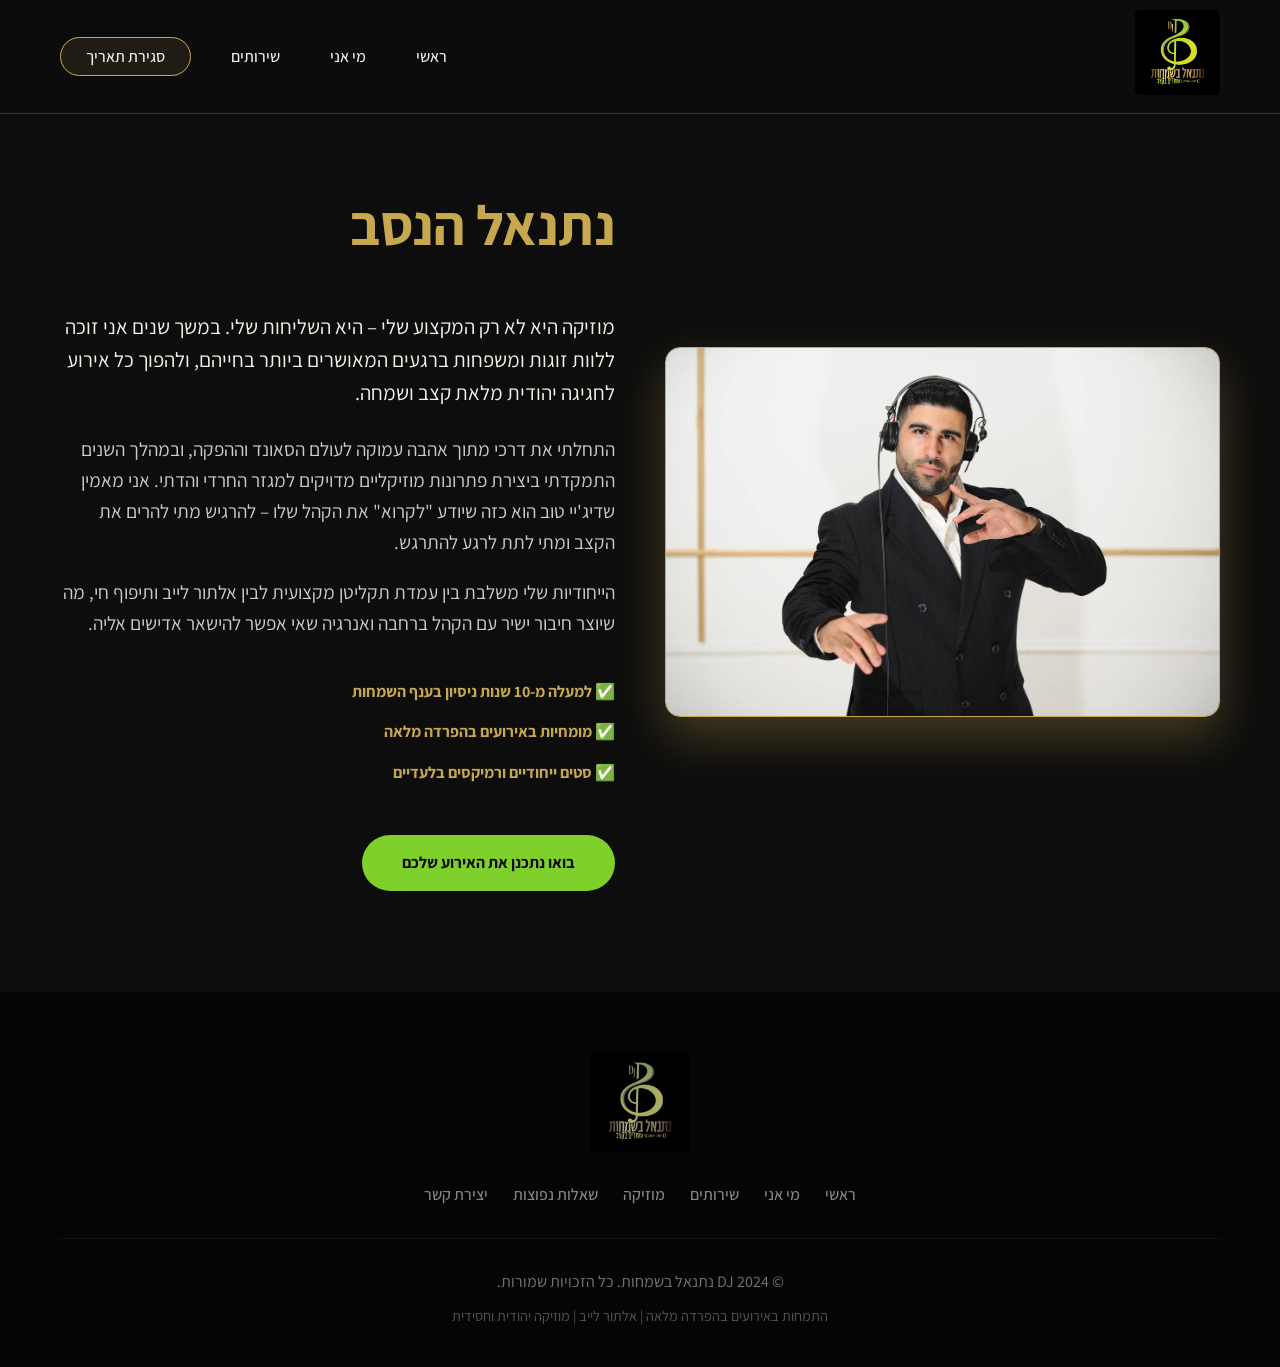
==== about.html @ 5d10a45d "Added dedicated About page with professional portrait and updated site navigation" ====
<!DOCTYPE html>
<html lang="he" dir="rtl">
<head>
    <meta charset="UTF-8">
    <meta name="viewport" content="width=device-width, initial-scale=1.0">
    <title>מי אני | DJ נתנאל בשמחות</title>
    <meta name="description" content="הכירו את נתנאל הנסב - הדיג'יי שיהפוך את השמחה שלכם לחוויה בלתי נשכחת. התמחות במגזר החרדי והדתי עם אנרגיה שיא ודיוק מוזיקלי.">
    
    <!-- Favicon / Tab Icon -->
    <link rel="icon" type="image/jpeg" href="assets/img/logo.jpg">
    <link rel="apple-touch-icon" href="assets/img/logo.jpg">
    
    <link rel="stylesheet" href="css/style.css">
    <link rel="preconnect" href="https://fonts.googleapis.com">
    <link rel="preconnect" href="https://fonts.gstatic.com" crossorigin>
    <link href="https://fonts.googleapis.com/css2?family=Assistant:wght@300;400;700&family=Heebo:wght@300;500;800&display=swap" rel="stylesheet">
</head>
<body>
    <header>
        <nav class="container">
            <div class="logo">
                <a href="index.html"><img src="assets/img/logo.jpg" alt="DJ נתנאל בשמחות" class="logo-img"></a>
            </div>
            <button class="mobile-menu-toggle" aria-label="תפריט">
                <span></span>
                <span></span>
                <span></span>
            </button>
            <ul class="nav-links">
                <li><a href="index.html">ראשי</a></li>
                <li><a href="about.html">מי אני</a></li>
                <li><a href="index.html#services">שירותים</a></li>
                <li><a href="index.html#contact" class="btn-nav">סגירת תאריך</a></li>
            </ul>
        </nav>
    </header>

    <main class="page-content container" style="padding-top: 180px; padding-bottom: 100px;">
        <div class="about-grid">
            <div class="about-image">
                <img src="assets/img/hero-portrait.jpg" alt="נתנאל הנסב - DJ נתנאל בשמחות" class="img-responsive" style="box-shadow: 0 20px 50px rgba(200, 168, 78, 0.3);">
            </div>
            <div class="about-text">
                <h1 class="section-title" style="text-align: right; margin-bottom: 40px; font-size: 3.5rem;">נתנאל הנסב</h1>
                <p style="font-size: 1.3rem; margin-bottom: 25px;">מוזיקה היא לא רק המקצוע שלי – היא השליחות שלי. במשך שנים אני זוכה ללוות זוגות ומשפחות ברגעים המאושרים ביותר בחייהם, ולהפוך כל אירוע לחגיגה יהודית מלאת קצב ושמחה.</p>
                <p style="font-size: 1.2rem; color: #ccc;">התחלתי את דרכי מתוך אהבה עמוקה לעולם הסאונד וההפקה, ובמהלך השנים התמקדתי ביצירת פתרונות מוזיקליים מדויקים למגזר החרדי והדתי. אני מאמין שדיג'יי טוב הוא כזה שיודע "לקרוא" את הקהל שלו – להרגיש מתי להרים את הקצב ומתי לתת לרגע להתרגש.</p>
                <p style="font-size: 1.2rem; color: #ccc; margin-top: 20px;">הייחודיות שלי משלבת בין עמדת תקליטן מקצועית לבין אלתור לייב ותיפוף חי, מה שיוצר חיבור ישיר עם הקהל ברחבה ואנרגיה שאי אפשר להישאר אדישים אליה.</p>
                
                <div class="about-features" style="margin-top: 40px;">
                    <div class="feature-item" style="margin-bottom: 15px; font-weight: 700; color: var(--gold);">✅ למעלה מ-10 שנות ניסיון בענף השמחות</div>
                    <div class="feature-item" style="margin-bottom: 15px; font-weight: 700; color: var(--gold);">✅ מומחיות באירועים בהפרדה מלאה</div>
                    <div class="feature-item" style="margin-bottom: 15px; font-weight: 700; color: var(--gold);">✅ סטים ייחודיים ורמיקסים בלעדיים</div>
                </div>

                <div style="margin-top: 50px;">
                    <a href="https://wa.me/972523366442" class="btn btn-primary">בואו נתכנן את האירוע שלכם</a>
                </div>
            </div>
        </div>
    </main>

    <footer>
        <div class="container">
            <div class="logo">
                <img src="assets/img/logo.jpg" alt="DJ נתנאל בשמחות" class="logo-img">
            </div>
            <div class="footer-nav">
                <a href="index.html">ראשי</a>
                <a href="about.html">מי אני</a>
                <a href="index.html#services">שירותים</a>
                <a href="index.html#music">מוזיקה</a>
                <a href="index.html#faq">שאלות נפוצות</a>
                <a href="index.html#contact">יצירת קשר</a>
            </div>
            <div class="footer-bottom">
                <p>&copy; 2024 DJ נתנאל בשמחות. כל הזכויות שמורות.</p>
                <p>התמחות באירועים בהפרדה מלאה | אלתור לייב | מוזיקה יהודית וחסידית</p>
            </div>
        </div>
    </footer>

    <script src="js/main.js"></script>
</body>
</html>
---- css/style.css ----
:root {
    --black: #0d0d0d;
    --gold: #c8a84e;
    --gold-light: #e5d6a0;
    --green: #7fd02b;
    --white: #f5f0e8;
    --gray: #333;
}

* {
    margin: 0;
    padding: 0;
    box-sizing: border-box;
}

/* Smooth Scrolling */
html {
    scroll-behavior: smooth;
}

body {
    font-family: 'Assistant', 'Heebo', sans-serif;
    background-color: var(--black);
    color: var(--white);
    line-height: 1.6;
    overflow-x: hidden;
}

.container {
    max-width: 1200px;
    margin: 0 auto;
    padding: 0 20px;
}

/* Header & Nav */
header {
    background: rgba(13, 13, 13, 0.98);
    padding: 10px 0;
    position: fixed;
    width: 100%;
    top: 0;
    z-index: 1000;
    border-bottom: 1px solid rgba(200, 168, 78, 0.3);
}

nav {
    display: flex;
    justify-content: space-between;
    align-items: center;
}

.logo {
    display: flex;
    align-items: center;
}

.logo-img {
    height: 85px;
    width: auto;
    border-radius: 5px;
    transition: transform 0.3s;
}

.logo-img:hover {
    transform: scale(1.05);
}

.gold { color: var(--gold); }
.green { color: var(--green); }

nav ul {
    display: flex;
    list-style: none;
    align-items: center;
}

nav ul li {
    margin-right: 30px;
}

nav ul li a {
    color: var(--white);
    text-decoration: none;
    font-weight: 500;
    transition: color 0.3s;
    padding: 5px 10px;
}

nav ul li a:hover {
    color: var(--gold);
}

.btn-nav {
    border: 1px solid var(--gold);
    padding: 8px 25px;
    border-radius: 50px;
    background: rgba(200, 168, 78, 0.1);
}

/* Hero Section */
#hero {
    min-height: 100vh;
    display: flex;
    align-items: center;
    justify-content: center;
    text-align: right;
    position: relative;
    overflow: hidden;
    padding-top: 100px;
    background-color: var(--black);
}

.hero-flex-container {
    display: flex;
    align-items: center;
    justify-content: space-between;
    gap: 40px;
    width: 100%;
}

.hero-text-side {
    flex: 1.2;
}

.hero-image-side {
    flex: 1;
    display: flex;
    justify-content: center;
}

.hero-portrait-img {
    max-width: 100%;
    height: auto;
    border-radius: 20px;
    box-shadow: 0 0 50px rgba(200, 168, 78, 0.2);
    border: 1px solid rgba(200, 168, 78, 0.3);
}

.hero-overlay {
    position: absolute;
    top: 0;
    left: 0;
    width: 100%;
    height: 100%;
    background: radial-gradient(circle at 70% 50%, rgba(20, 20, 20, 0.4) 0%, rgba(13, 13, 13, 1) 100%);
    z-index: 0;
}

.hero-content {
    position: relative;
    z-index: 1;
    width: 100%;
}

#hero h1 {
    font-size: 4.5rem;
    font-weight: 800;
    margin-bottom: 20px;
    color: var(--white);
    line-height: 1.1;
}

#hero p {
    font-size: 1.8rem;
    max-width: 600px;
    margin-bottom: 40px;
}

.btn {
    display: inline-block;
    padding: 15px 40px;
    border-radius: 50px;
    text-decoration: none;
    font-weight: 700;
    transition: transform 0.3s, box-shadow 0.3s;
}

.btn:hover {
    transform: translateY(-3px);
}

.btn-primary {
    background-color: var(--green);
    color: var(--black);
    margin-left: 20px;
}

.btn-secondary {
    background-color: transparent;
    color: var(--gold);
    border: 2px solid var(--gold);
}

/* About Section Update */
#about {
    padding: 100px 0;
    background-color: #111;
}

.about-grid {
    display: grid;
    grid-template-columns: 1fr 1fr;
    gap: 50px;
    align-items: center;
}

.about-text h2 {
    font-size: 2.5rem;
    color: var(--gold);
    margin-bottom: 20px;
}

.img-responsive {
    max-width: 100%;
    height: auto;
    border-radius: 15px;
    box-shadow: 0 10px 30px rgba(0,0,0,0.5);
    border: 1px solid var(--gold);
}

/* Gallery Section */
#gallery {
    padding: 100px 20px;
    text-align: center;
}

.section-title {
    font-size: 2.5rem;
    color: var(--gold);
    margin-bottom: 50px;
}

.gallery-grid {
    display: grid;
    grid-template-columns: repeat(auto-fit, minmax(300px, 1fr));
    gap: 20px;
}

.gallery-item img {
    width: 100%;
    height: 350px;
    object-fit: cover;
    border-radius: 10px;
    transition: transform 0.3s;
    border: 1px solid #333;
}

.gallery-item img:hover {
    transform: scale(1.05);
    border-color: var(--gold);
}

/* Services Section */
#services {
    padding: 100px 20px;
    background-color: #0d0d0d;
}

.services-grid {
    display: grid;
    grid-template-columns: repeat(auto-fit, minmax(280px, 1fr));
    gap: 30px;
}

.service-card {
    background: #111;
    padding: 40px 30px;
    border-radius: 20px;
    border-bottom: 2px solid var(--gold);
    transition: transform 0.3s, background 0.3s;
    text-align: center;
}

.service-card:hover {
    transform: translateY(-10px);
    background: #1a1a1a;
    border-bottom-color: var(--green);
}

.service-icon {
    font-size: 3rem;
    margin-bottom: 20px;
    display: block;
}

.service-card h3 {
    color: var(--gold);
    font-size: 1.8rem;
    margin-bottom: 15px;
}

.service-card p {
    color: #ccc;
    font-size: 1.1rem;
    line-height: 1.7;
}

/* Music/Video Section */
#music {
    padding: 100px 20px;
    background: linear-gradient(180deg, #0d0d0d 0%, #1a1a1a 100%);
    text-align: center;
}

.section-subtitle {
    font-size: 1.3rem;
    max-width: 800px;
    margin: -30px auto 50px;
    color: #ccc;
}

.video-grid {
    display: grid;
    grid-template-columns: repeat(auto-fit, minmax(350px, 1fr));
    gap: 40px;
}

.video-item {
    background: #111;
    padding: 15px;
    border-radius: 15px;
    border: 1px solid #333;
    transition: transform 0.3s;
}

.video-item:hover {
    transform: translateY(-5px);
    border-color: var(--gold);
}

.video-wrapper {
    position: relative;
    padding-bottom: 56.25%; /* 16:9 Aspect Ratio */
    height: 0;
    overflow: hidden;
    border-radius: 10px;
}

.video-wrapper iframe {
    position: absolute;
    top: 0;
    left: 0;
    width: 100%;
    height: 100%;
}

.video-item h3 {
    color: var(--gold);
    margin-top: 15px;
    font-size: 1.4rem;
}

.youtube-cta {
    margin-top: 60px;
}

/* FAQ Section */
#faq {
    padding: 100px 20px;
    background-color: #0d0d0d;
}

.faq-grid {
    display: grid;
    grid-template-columns: repeat(auto-fit, minmax(300px, 1fr));
    gap: 40px;
}

.faq-item {
    background: #111;
    padding: 30px;
    border-radius: 15px;
    border-right: 4px solid var(--gold);
    transition: transform 0.3s;
}

.faq-item:hover {
    transform: translateX(-5px);
    background: #1a1a1a;
}

.faq-item h3 {
    color: var(--gold);
    font-size: 1.4rem;
    margin-bottom: 15px;
    line-height: 1.3;
}

.faq-item p {
    color: #ccc;
    font-size: 1.1rem;
    line-height: 1.6;
}

/* Testimonials Section */
#testimonials {
    padding: 100px 0;
    background-color: #050505;
}

.testimonials-grid {
    display: grid;
    grid-template-columns: repeat(auto-fit, minmax(280px, 1fr));
    gap: 30px;
}

.testimonial-card {
    background: #111;
    padding: 30px;
    border-radius: 15px;
    border-top: 3px solid var(--gold);
    box-shadow: 0 10px 20px rgba(0,0,0,0.3);
    text-align: right;
}

.stars {
    color: var(--gold);
    margin-bottom: 15px;
}

.testimonial-card p {
    font-style: italic;
    margin-bottom: 20px;
}

.author {
    font-weight: 700;
    color: var(--gold);
}

/* Social Links Section */
#social {
    padding: 60px 0;
    text-align: center;
}

.social-links {
    display: flex;
    justify-content: center;
    gap: 20px;
    flex-wrap: wrap;
}

.social-btn {
    padding: 12px 30px;
    border-radius: 5px;
    color: #fff;
    text-decoration: none;
    font-weight: 700;
    transition: opacity 0.3s;
}

.social-btn:hover {
    opacity: 0.8;
}

.youtube { background-color: #ff0000; }
.facebook { background-color: #1877f2; }
.instagram { background-color: #e4405f; }

/* Contact Section */
#contact {
    padding: 100px 0;
    text-align: center;
}

.contact-box {
    background-color: #111;
    padding: 60px;
    border-radius: 20px;
    border: 1px solid var(--gold);
    max-width: 800px;
    margin: 0 auto;
}

.contact-box h2 {
    font-size: 2.5rem;
    color: var(--gold);
    margin-bottom: 20px;
}

.contact-box p {
    font-size: 1.5rem;
    margin-bottom: 30px;
}

.contact-box strong {
    color: var(--green);
}

/* Footer Section */
footer {
    padding: 60px 0 30px;
    background-color: #050505;
    text-align: center;
    border-top: 1px solid #111;
}

footer .logo {
    justify-content: center;
    margin-bottom: 30px;
}

footer .logo-img {
    height: 100px;
    opacity: 0.8;
    filter: grayscale(0.5);
    transition: all 0.3s;
}

footer .logo-img:hover {
    opacity: 1;
    filter: grayscale(0);
}

.footer-nav {
    margin: 30px 0;
    display: flex;
    justify-content: center;
    gap: 25px;
    flex-wrap: wrap;
}

.footer-nav a {
    color: #888;
    text-decoration: none;
    font-size: 1rem;
    font-weight: 500;
    transition: color 0.3s;
}

.footer-nav a:hover {
    color: var(--gold);
}

.footer-bottom {
    border-top: 1px solid #111;
    padding-top: 30px;
    margin-top: 30px;
}

.footer-bottom p {
    font-size: 0.9rem;
    color: #555;
    margin-bottom: 10px;
}

.footer-bottom p:first-child {
    font-size: 1rem;
    color: #777;
}

/* Mobile Menu Styles */
.mobile-menu-toggle {
    display: none;
    flex-direction: column;
    justify-content: space-between;
    width: 30px;
    height: 21px;
    background: transparent;
    border: none;
    cursor: pointer;
    z-index: 1001;
}

.mobile-menu-toggle span {
    width: 100%;
    height: 3px;
    background-color: var(--gold);
    border-radius: 10px;
    transition: all 0.3s linear;
}

/* Responsive Styles */
@media (max-width: 992px) {
    .hero-flex-container {
        flex-direction: column;
        text-align: center;
    }
    .hero-image-side {
        order: -1;
        margin-bottom: 30px;
    }
    #hero h1 {
        font-size: 3rem;
    }
    #hero p {
        font-size: 1.3rem;
        margin: 0 auto 30px;
    }
    .hero-overlay {
        background: rgba(13, 13, 13, 0.8);
    }
}

@media (max-width: 768px) {
    #hero {
        background: var(--black);
    }
    #hero h1 { 
        font-size: 2.5rem; 
    }
    #hero p {
        font-size: 1.1rem;
        padding: 0 15px;
    }
    
    .mobile-menu-toggle {
        display: flex;
    }

    .nav-links {
        position: fixed;
        top: 0;
        right: -100%;
        width: 80%;
        height: 100vh;
        background-color: rgba(13, 13, 13, 0.98);
        flex-direction: column;
        justify-content: center;
        align-items: center;
        transition: right 0.4s ease-in-out;
        z-index: 1000;
        box-shadow: -5px 0 15px rgba(0,0,0,0.5);
    }

    .nav-links.active {
        right: 0;
    }

    .nav-links li {
        margin: 20px 0;
        margin-right: 0;
    }

    .nav-links li a {
        font-size: 1.5rem;
    }

    .mobile-menu-toggle.active span:nth-child(1) {
        transform: rotate(45deg) translate(5px, 5px);
    }
    .mobile-menu-toggle.active span:nth-child(2) {
        opacity: 0;
    }
    .mobile-menu-toggle.active span:nth-child(3) {
        transform: rotate(-45deg) translate(7px, -7px);
    }

    .about-grid { grid-template-columns: 1fr; text-align: center; }
    .gallery-grid { grid-template-columns: 1fr; }
    .video-grid { grid-template-columns: 1fr; }
    .services-grid { grid-template-columns: 1fr; }
    .faq-grid { grid-template-columns: 1fr; }

    .contact-box {
        padding: 30px 20px;
    }
    .contact-box h2 {
        font-size: 1.8rem;
    }
    
    .cta-group {
        display: flex;
        flex-direction: column;
        gap: 15px;
    }
    .btn-primary { margin-left: 0; }
    footer .logo-img { height: 80px; }
    .footer-nav { gap: 15px; }
}
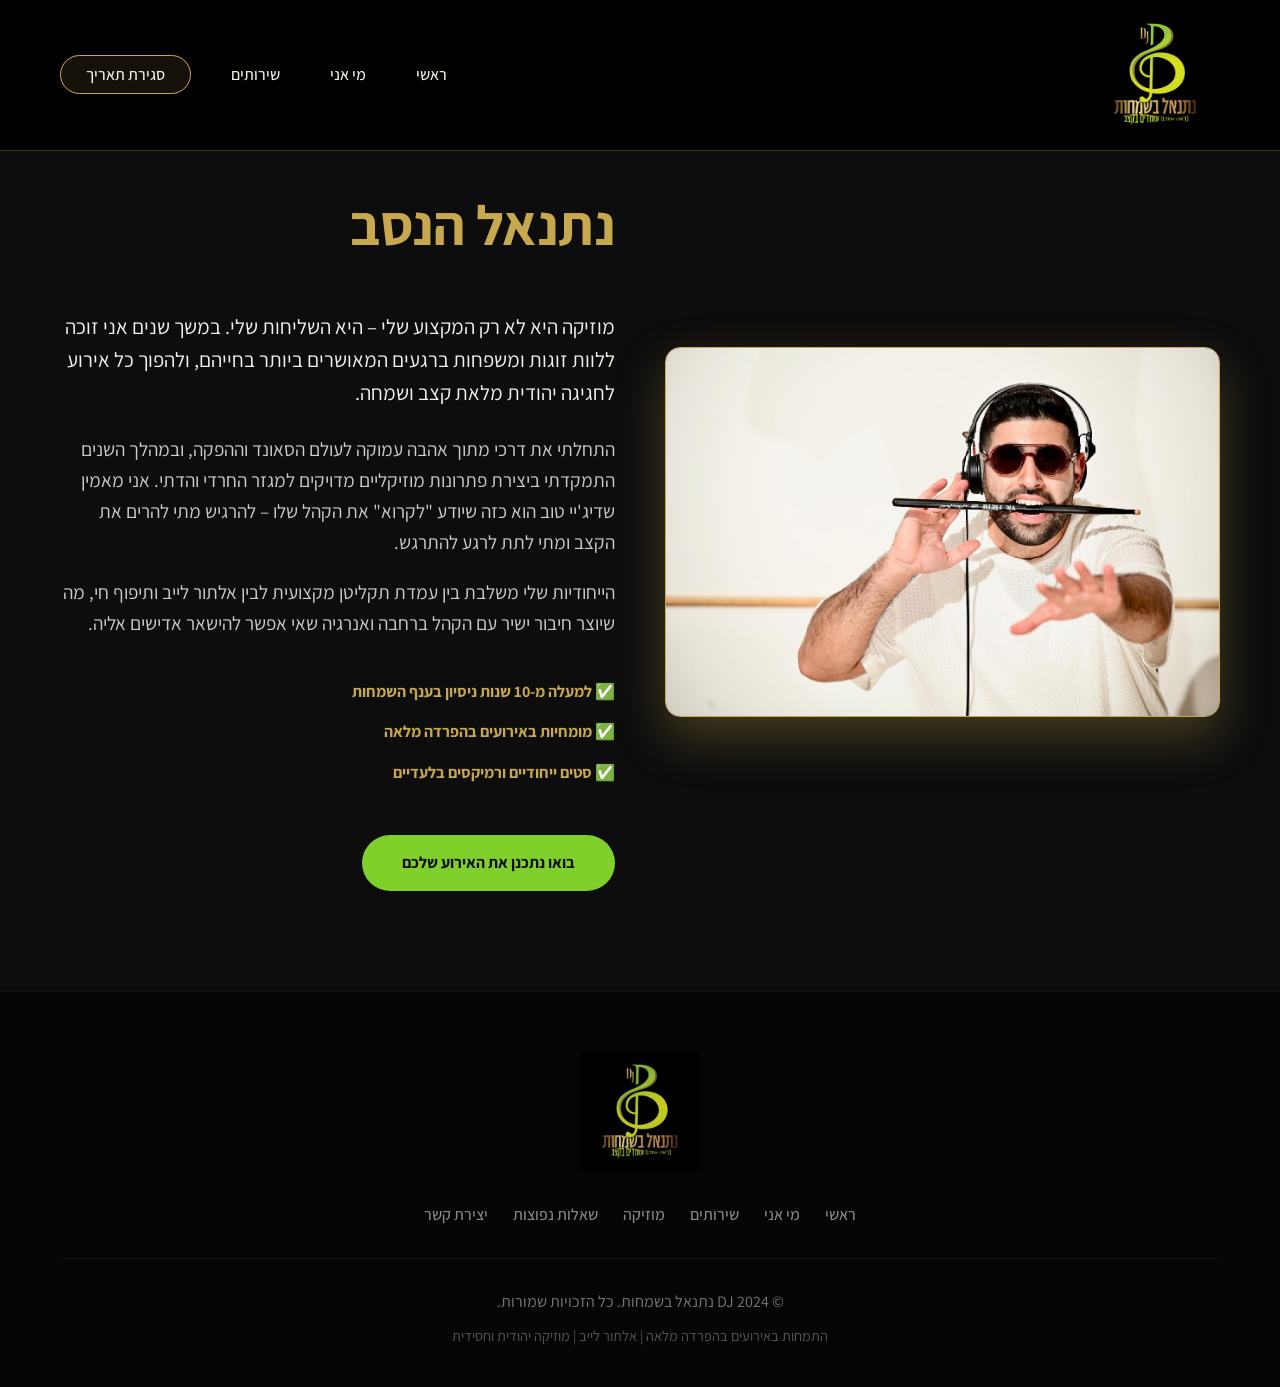
==== commit 60a922a7: "Swap images: About page now uses the fun/drumstick image to avoid repetition with the Hero." ====
--- a/about.html
+++ b/about.html
@@ -38,7 +38,7 @@
     <main class="page-content container" style="padding-top: 180px; padding-bottom: 100px;">
         <div class="about-grid">
             <div class="about-image">
-                <img src="assets/img/hero-portrait.jpg" alt="נתנאל הנסב - DJ נתנאל בשמחות" class="img-responsive" style="box-shadow: 0 20px 50px rgba(200, 168, 78, 0.3);">
+                <img src="assets/img/netanel-fun.jpg" alt="נתנאל הנסב - DJ נתנאל בשמחות" class="img-responsive" style="box-shadow: 0 20px 50px rgba(200, 168, 78, 0.3);">
             </div>
             <div class="about-text">
                 <h1 class="section-title" style="text-align: right; margin-bottom: 40px; font-size: 3.5rem;">נתנאל הנסב</h1>
--- a/css/style.css
+++ b/css/style.css
@@ -34,31 +34,38 @@
 
 /* Header & Nav */
 header {
-    background: rgba(13, 13, 13, 0.98);
+    background: rgba(0, 0, 0, 0.98); /* Pure black for logo consistency */
     padding: 10px 0;
     position: fixed;
     width: 100%;
     top: 0;
     z-index: 1000;
     border-bottom: 1px solid rgba(200, 168, 78, 0.3);
+    min-height: 140px; /* Room for the tall logo */
+    display: flex;
+    align-items: center;
 }
 
 nav {
     display: flex;
     justify-content: space-between;
     align-items: center;
+    width: 100%;
 }
 
 .logo {
     display: flex;
     align-items: center;
+    overflow: visible;
 }
 
 .logo-img {
-    height: 85px;
+    height: 130px; /* Large enough to show detail */
     width: auto;
+    object-fit: contain; /* DO NOT CROP */
     border-radius: 5px;
     transition: transform 0.3s;
+    display: block;
 }
 
 .logo-img:hover {
@@ -106,7 +113,7 @@
     text-align: right;
     position: relative;
     overflow: hidden;
-    padding-top: 100px;
+    padding-top: 150px; /* Extra padding for taller header */
     background-color: var(--black);
 }
 
@@ -502,15 +509,13 @@
 }
 
 footer .logo-img {
-    height: 100px;
-    opacity: 0.8;
-    filter: grayscale(0.5);
+    height: 120px; /* Large in footer too */
+    opacity: 0.9;
     transition: all 0.3s;
 }
 
 footer .logo-img:hover {
     opacity: 1;
-    filter: grayscale(0);
 }
 
 .footer-nav {
@@ -573,6 +578,12 @@
 
 /* Responsive Styles */
 @media (max-width: 992px) {
+    header {
+        min-height: 100px;
+    }
+    .logo-img {
+        height: 90px;
+    }
     .hero-flex-container {
         flex-direction: column;
         text-align: center;
@@ -596,6 +607,7 @@
 @media (max-width: 768px) {
     #hero {
         background: var(--black);
+        padding-top: 120px;
     }
     #hero h1 { 
         font-size: 2.5rem; 
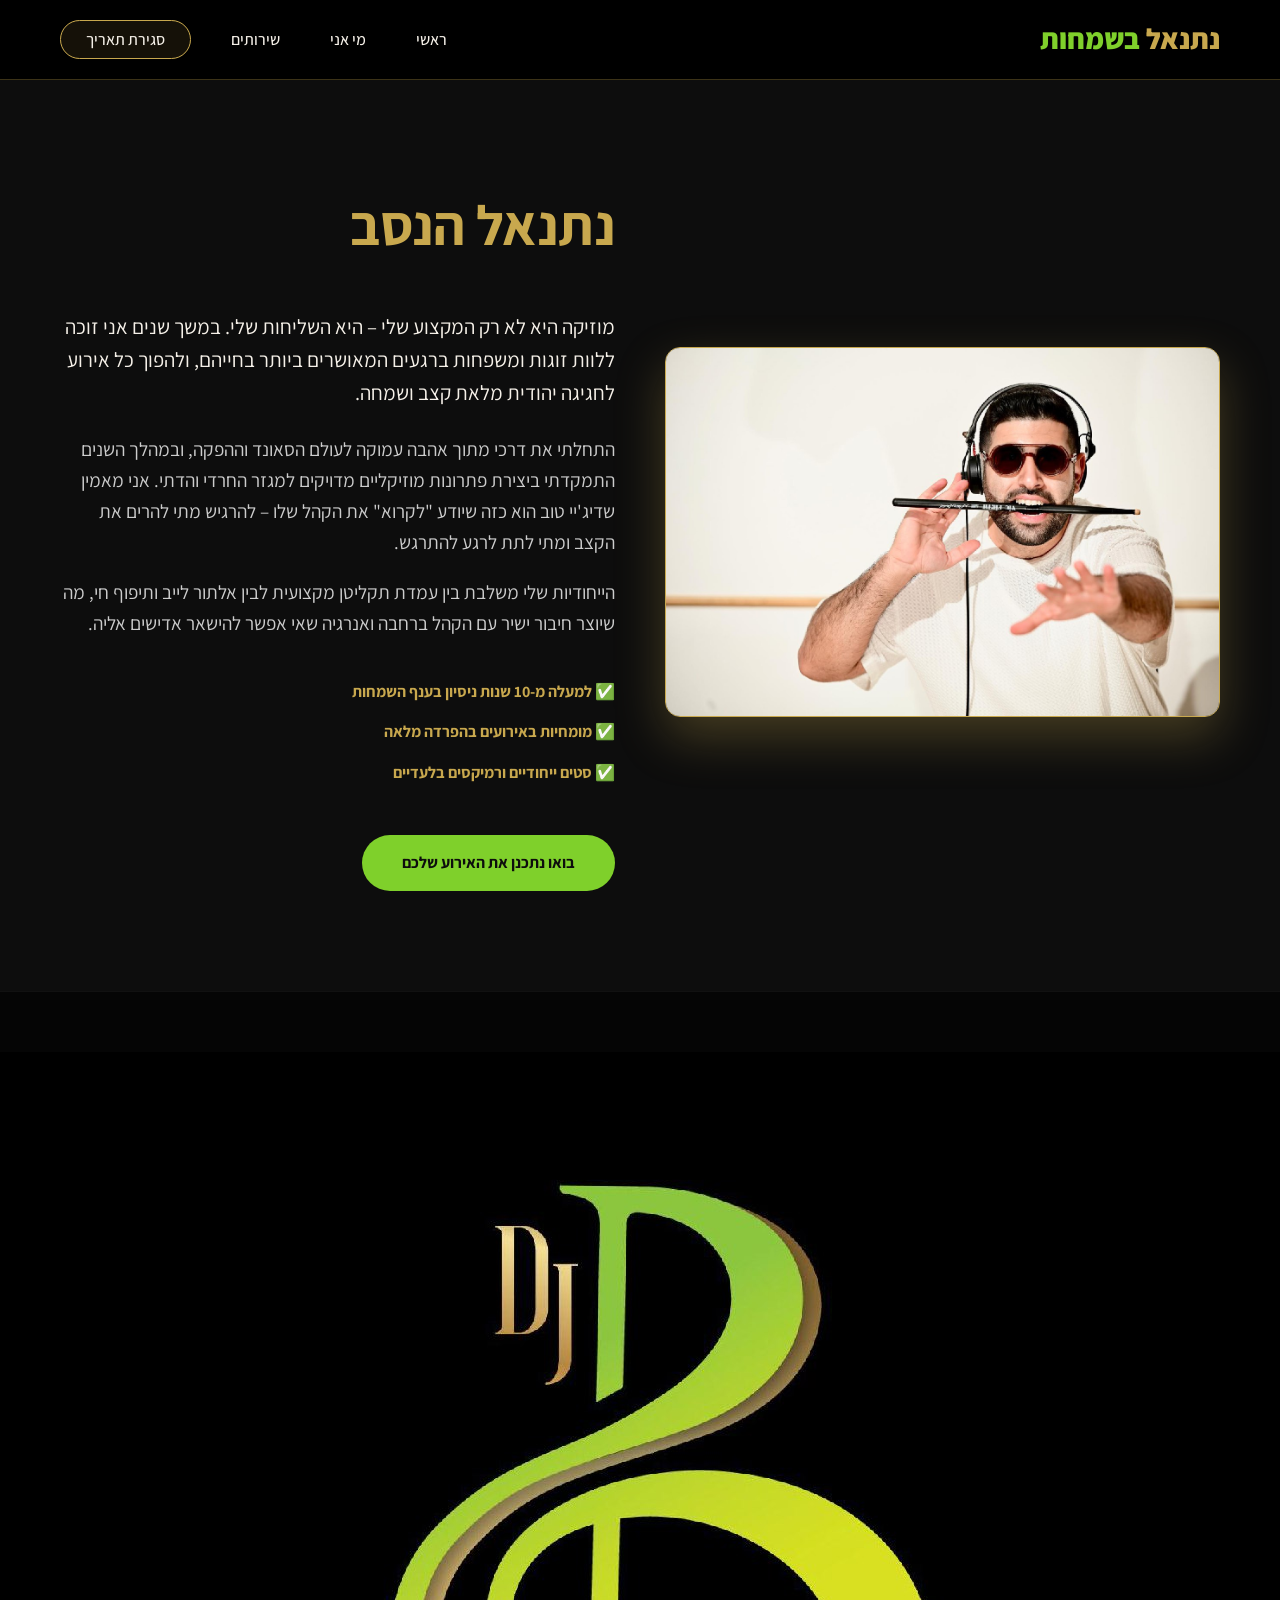
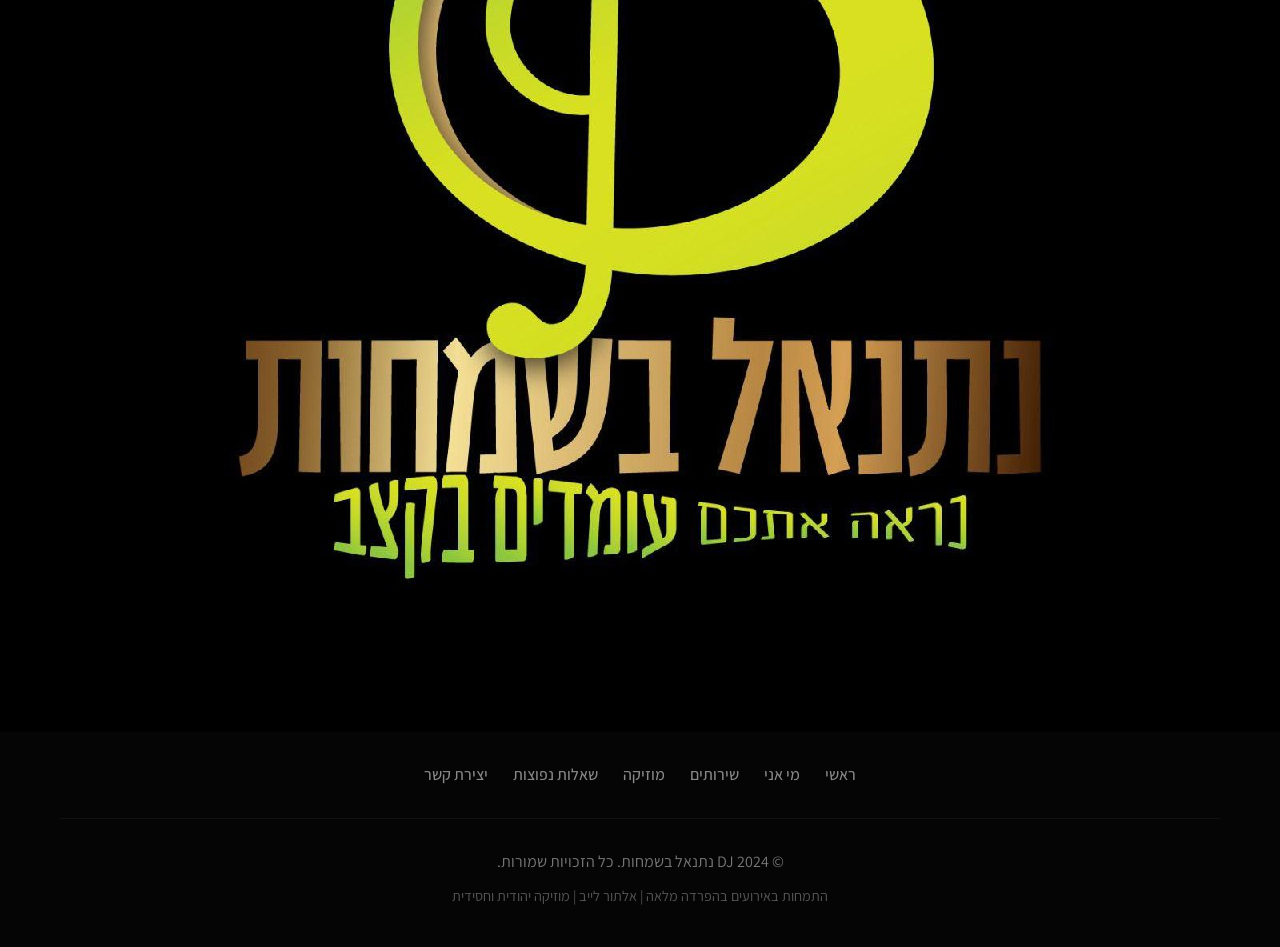
==== commit f183e4db: "Removed image-based logo from header and footer, replaced with clean styled text for better UX and m" ====
--- a/about.html
+++ b/about.html
@@ -19,7 +19,7 @@
     <header>
         <nav class="container">
             <div class="logo">
-                <a href="index.html"><img src="assets/img/logo.jpg" alt="DJ נתנאל בשמחות" class="logo-img"></a>
+                <a href="index.html" style="text-decoration: none;"><span class="gold">נתנאל</span> <span class="green">בשמחות</span></a>
             </div>
             <button class="mobile-menu-toggle" aria-label="תפריט">
                 <span></span>
--- a/css/style.css
+++ b/css/style.css
@@ -34,14 +34,14 @@
 
 /* Header & Nav */
 header {
-    background: rgba(0, 0, 0, 0.98); /* Pure black for logo consistency */
+    background: rgba(0, 0, 0, 0.98);
     padding: 10px 0;
     position: fixed;
     width: 100%;
     top: 0;
     z-index: 1000;
     border-bottom: 1px solid rgba(200, 168, 78, 0.3);
-    min-height: 140px; /* Room for the tall logo */
+    min-height: 80px;
     display: flex;
     align-items: center;
 }
@@ -56,20 +56,8 @@
 .logo {
     display: flex;
     align-items: center;
-    overflow: visible;
-}
-
-.logo-img {
-    height: 130px; /* Large enough to show detail */
-    width: auto;
-    object-fit: contain; /* DO NOT CROP */
-    border-radius: 5px;
-    transition: transform 0.3s;
-    display: block;
-}
-
-.logo-img:hover {
-    transform: scale(1.05);
+    font-size: 1.8rem;
+    font-weight: 800;
 }
 
 .gold { color: var(--gold); }
@@ -113,7 +101,7 @@
     text-align: right;
     position: relative;
     overflow: hidden;
-    padding-top: 150px; /* Extra padding for taller header */
+    padding-top: 100px;
     background-color: var(--black);
 }
 
@@ -508,17 +496,7 @@
     margin-bottom: 30px;
 }
 
-footer .logo-img {
-    height: 120px; /* Large in footer too */
-    opacity: 0.9;
-    transition: all 0.3s;
-}
-
-footer .logo-img:hover {
-    opacity: 1;
-}
-
-.footer-nav {
+footer .footer-nav {
     margin: 30px 0;
     display: flex;
     justify-content: center;
@@ -579,10 +557,10 @@
 /* Responsive Styles */
 @media (max-width: 992px) {
     header {
-        min-height: 100px;
-    }
-    .logo-img {
-        height: 90px;
+        min-height: 80px;
+    }
+    .logo {
+        font-size: 1.4rem;
     }
     .hero-flex-container {
         flex-direction: column;
@@ -590,37 +568,42 @@
     }
     .hero-image-side {
         order: -1;
+        margin-bottom: 20px;
+        width: 100%;
+        display: flex;
+        justify-content: center;
+    }
+    .hero-portrait-img {
+        max-width: 90%;
+        height: auto;
+        max-height: 40vh;
+        object-fit: contain;
+    }
+    #hero {
+        padding-top: 100px;
+        min-height: auto;
+        padding-bottom: 50px;
+    }
+    #hero h1 {
+        font-size: 2.5rem;
+        margin-top: 10px;
+    }
+    #hero p {
+        font-size: 1.2rem;
         margin-bottom: 30px;
     }
-    #hero h1 {
-        font-size: 3rem;
-    }
-    #hero p {
-        font-size: 1.3rem;
-        margin: 0 auto 30px;
-    }
     .hero-overlay {
-        background: rgba(13, 13, 13, 0.8);
+        background: rgba(13, 13, 13, 0.85);
     }
 }
 
 @media (max-width: 768px) {
+    header {
+        min-height: 70px;
+    }
     #hero {
-        background: var(--black);
-        padding-top: 120px;
-    }
-    #hero h1 { 
-        font-size: 2.5rem; 
-    }
-    #hero p {
-        font-size: 1.1rem;
-        padding: 0 15px;
-    }
-    
-    .mobile-menu-toggle {
-        display: flex;
-    }
-
+        padding-top: 90px;
+    }
     .nav-links {
         position: fixed;
         top: 0;
@@ -649,6 +632,10 @@
         font-size: 1.5rem;
     }
 
+    .mobile-menu-toggle {
+        display: flex;
+    }
+
     .mobile-menu-toggle.active span:nth-child(1) {
         transform: rotate(45deg) translate(5px, 5px);
     }
@@ -666,18 +653,27 @@
     .faq-grid { grid-template-columns: 1fr; }
 
     .contact-box {
-        padding: 30px 20px;
+        padding: 30px 15px;
     }
     .contact-box h2 {
         font-size: 1.8rem;
+    }
+    .contact-box p {
+        font-size: 1.1rem;
+        word-break: keep-all;
     }
     
     .cta-group {
         display: flex;
         flex-direction: column;
         gap: 15px;
+        align-items: center;
+    }
+    .btn {
+        width: 100%;
+        max-width: 280px;
+        padding: 12px 20px;
     }
     .btn-primary { margin-left: 0; }
-    footer .logo-img { height: 80px; }
-    .footer-nav { gap: 15px; }
-}
+    .footer-nav { gap: 10px; }
+}
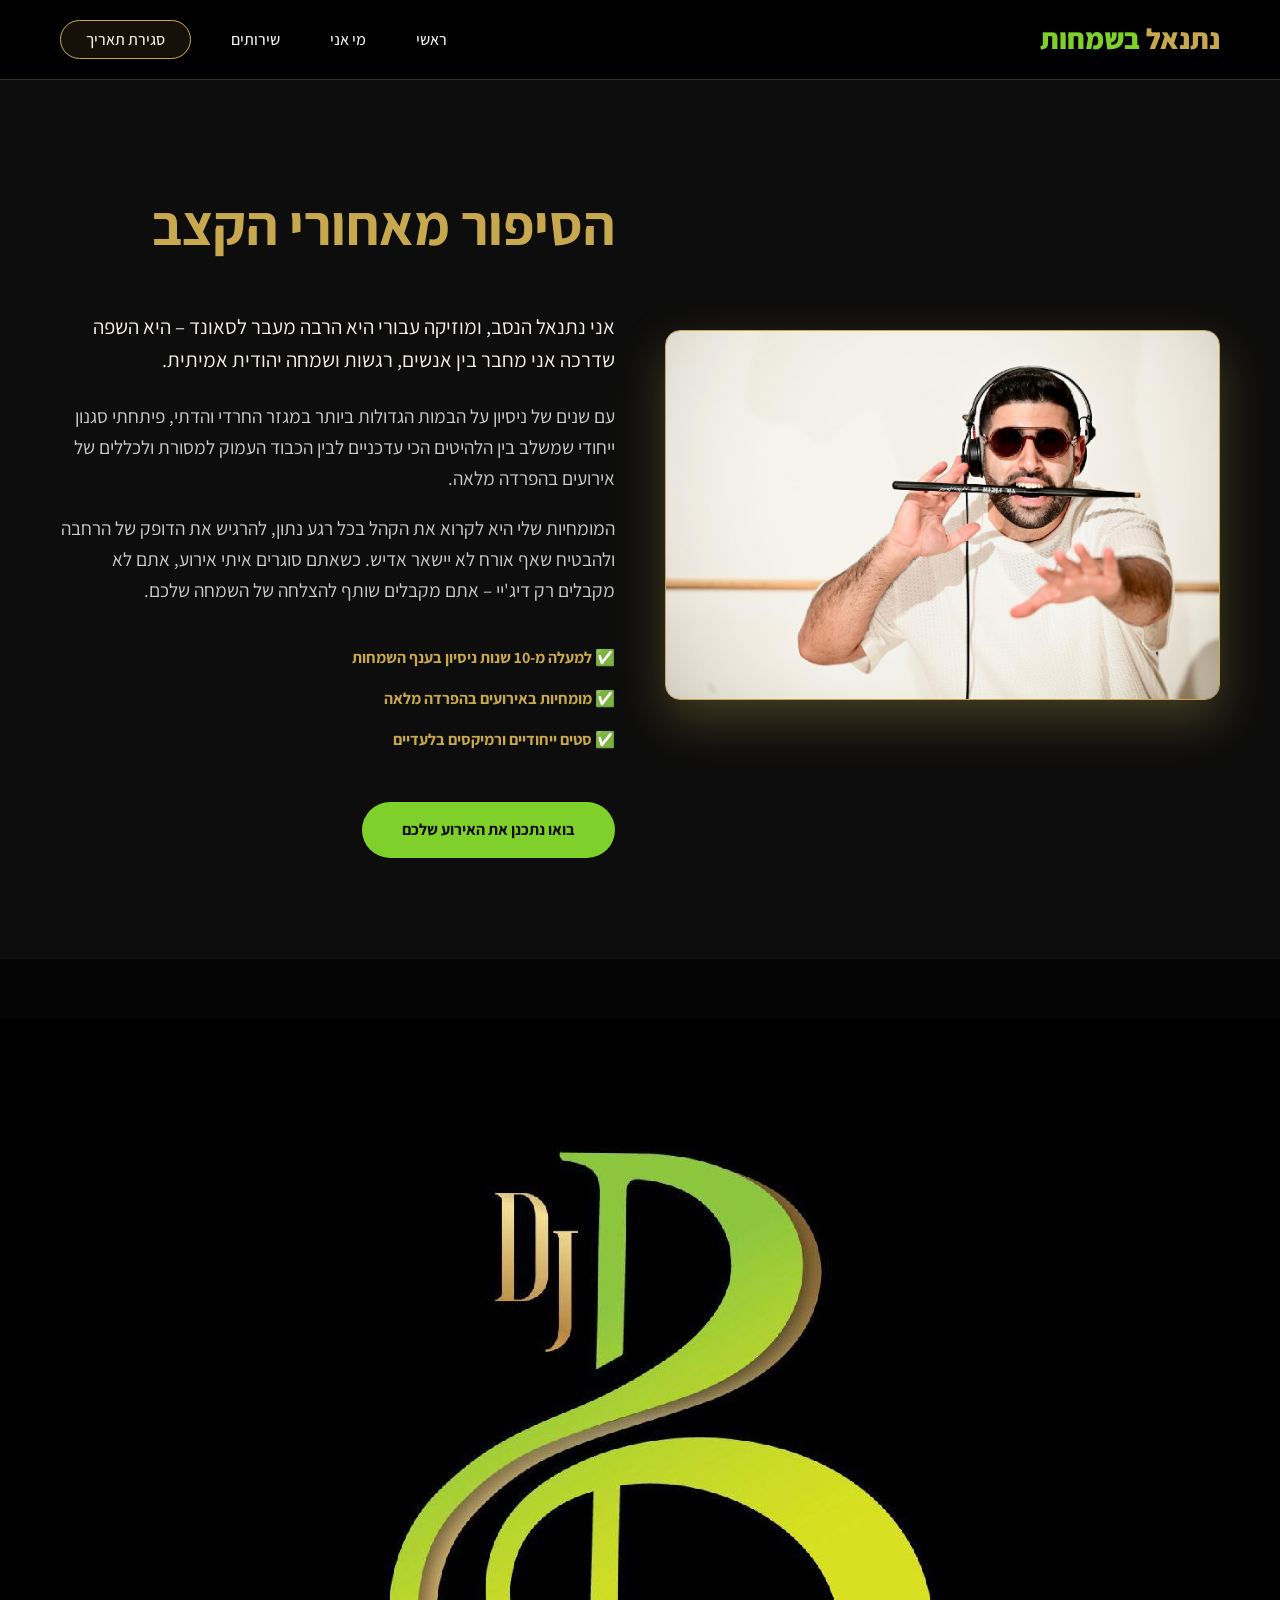
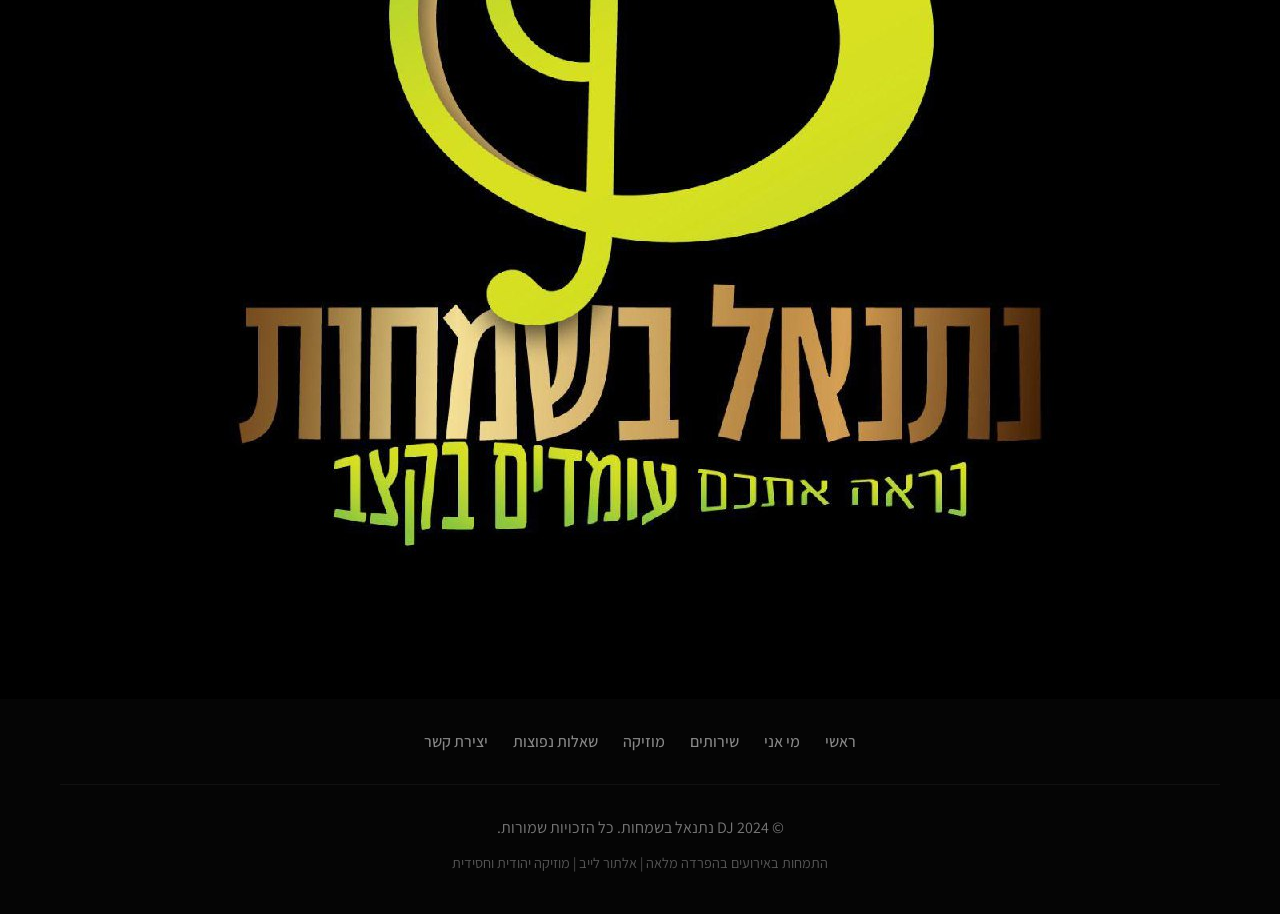
==== commit 6b5cf73e: "Removed logo from gallery and moved 'The Story Behind the Rhythm' content to the About page" ====
--- a/about.html
+++ b/about.html
@@ -41,10 +41,10 @@
                 <img src="assets/img/netanel-fun.jpg" alt="נתנאל הנסב - DJ נתנאל בשמחות" class="img-responsive" style="box-shadow: 0 20px 50px rgba(200, 168, 78, 0.3);">
             </div>
             <div class="about-text">
-                <h1 class="section-title" style="text-align: right; margin-bottom: 40px; font-size: 3.5rem;">נתנאל הנסב</h1>
-                <p style="font-size: 1.3rem; margin-bottom: 25px;">מוזיקה היא לא רק המקצוע שלי – היא השליחות שלי. במשך שנים אני זוכה ללוות זוגות ומשפחות ברגעים המאושרים ביותר בחייהם, ולהפוך כל אירוע לחגיגה יהודית מלאת קצב ושמחה.</p>
-                <p style="font-size: 1.2rem; color: #ccc;">התחלתי את דרכי מתוך אהבה עמוקה לעולם הסאונד וההפקה, ובמהלך השנים התמקדתי ביצירת פתרונות מוזיקליים מדויקים למגזר החרדי והדתי. אני מאמין שדיג'יי טוב הוא כזה שיודע "לקרוא" את הקהל שלו – להרגיש מתי להרים את הקצב ומתי לתת לרגע להתרגש.</p>
-                <p style="font-size: 1.2rem; color: #ccc; margin-top: 20px;">הייחודיות שלי משלבת בין עמדת תקליטן מקצועית לבין אלתור לייב ותיפוף חי, מה שיוצר חיבור ישיר עם הקהל ברחבה ואנרגיה שאי אפשר להישאר אדישים אליה.</p>
+                <h1 class="section-title" style="text-align: right; margin-bottom: 40px; font-size: 3.5rem;">הסיפור מאחורי הקצב</h1>
+                <p style="font-size: 1.3rem; margin-bottom: 25px;">אני נתנאל הנסב, ומוזיקה עבורי היא הרבה מעבר לסאונד – היא השפה שדרכה אני מחבר בין אנשים, רגשות ושמחה יהודית אמיתית.</p>
+                <p style="font-size: 1.2rem; color: #ccc;">עם שנים של ניסיון על הבמות הגדולות ביותר במגזר החרדי והדתי, פיתחתי סגנון ייחודי שמשלב בין הלהיטים הכי עדכניים לבין הכבוד העמוק למסורת ולכללים של אירועים בהפרדה מלאה.</p>
+                <p style="font-size: 1.2rem; color: #ccc; margin-top: 20px;">המומחיות שלי היא לקרוא את הקהל בכל רגע נתון, להרגיש את הדופק של הרחבה ולהבטיח שאף אורח לא יישאר אדיש. כשאתם סוגרים איתי אירוע, אתם לא מקבלים רק דיג'יי – אתם מקבלים שותף להצלחה של השמחה שלכם.</p>
                 
                 <div class="about-features" style="margin-top: 40px;">
                     <div class="feature-item" style="margin-bottom: 15px; font-weight: 700; color: var(--gold);">✅ למעלה מ-10 שנות ניסיון בענף השמחות</div>
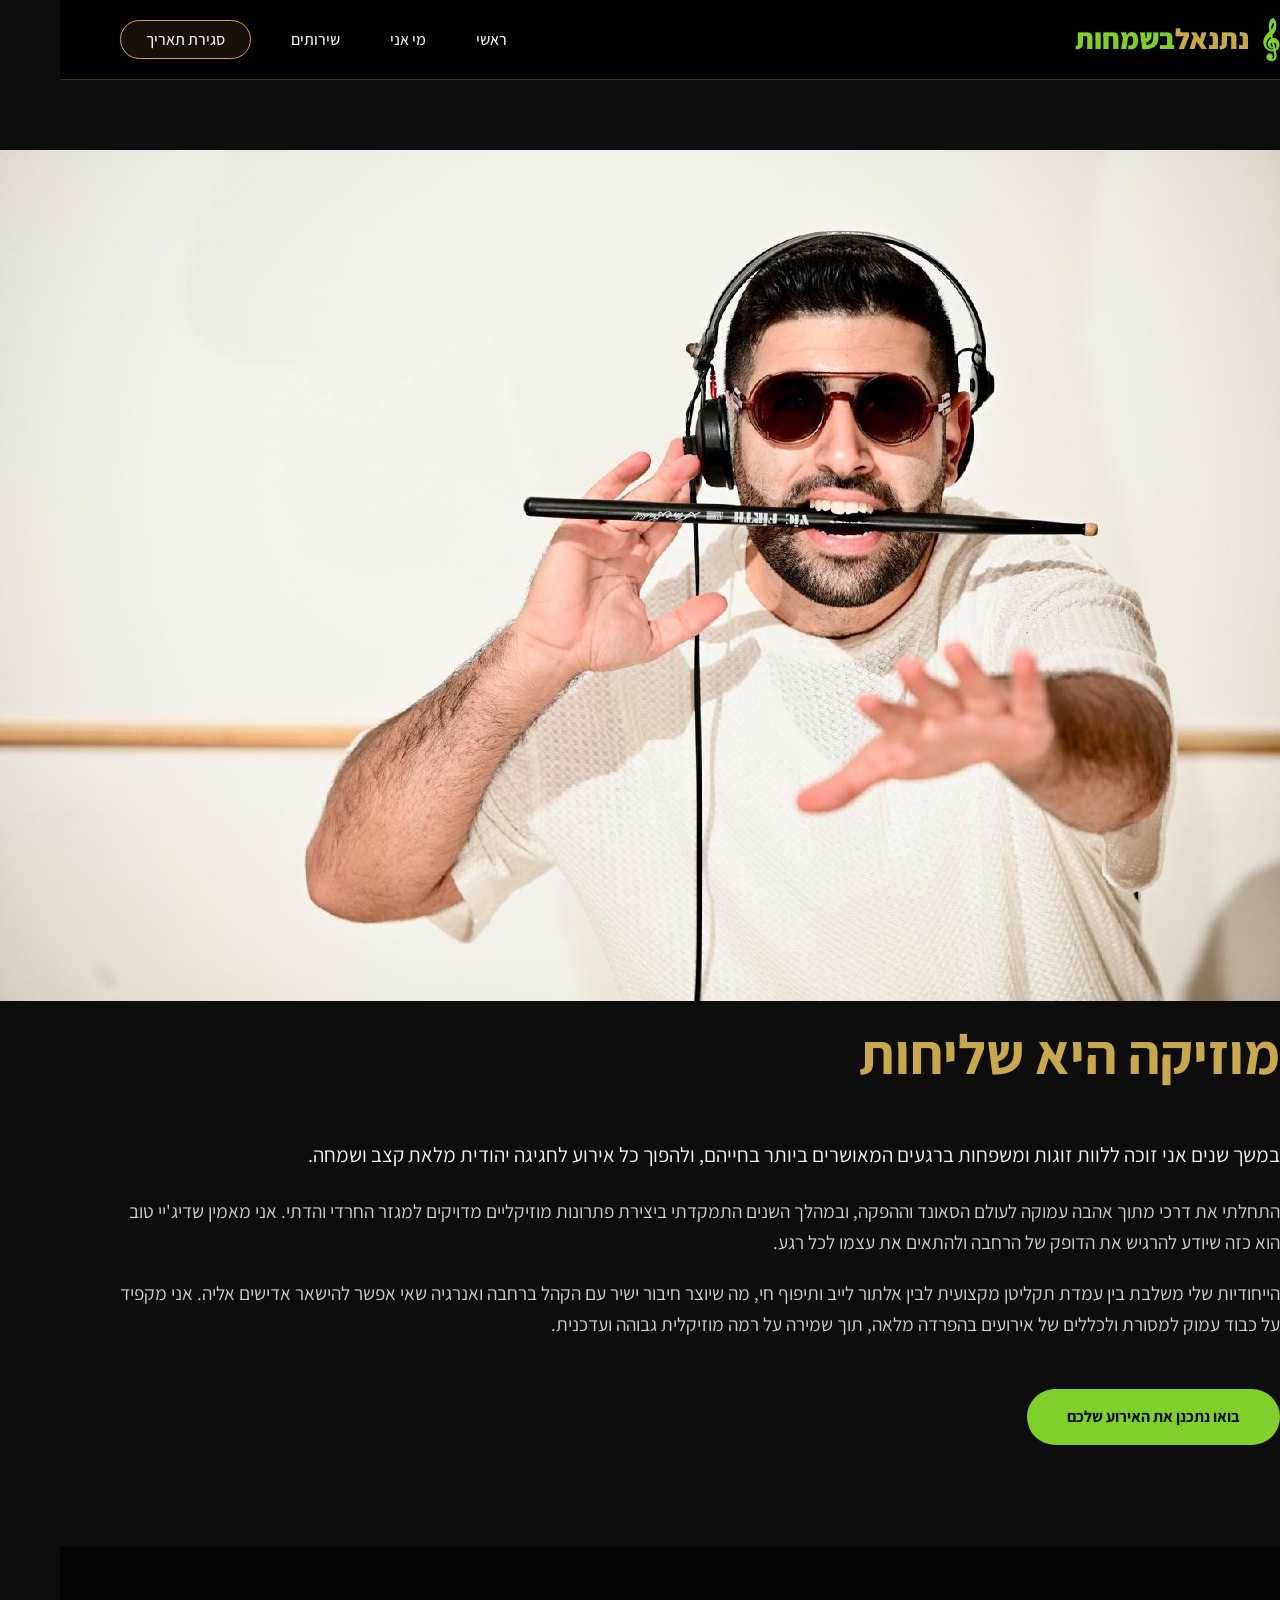
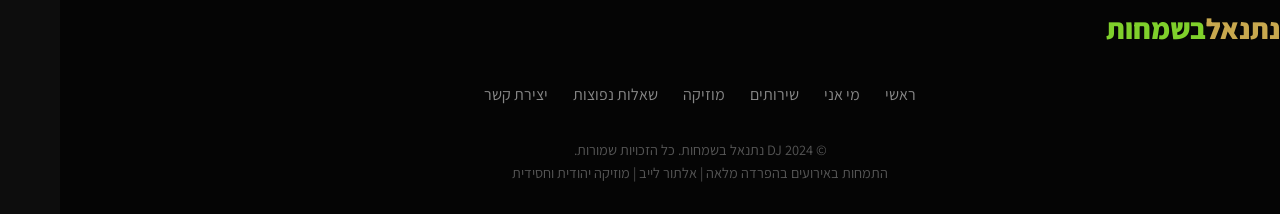
==== commit af51b9bb: "Major UX cleanup: replaced emoji icons with clean styling, integrated treble clef (𝄞) into logo, rem" ====
--- a/about.html
+++ b/about.html
@@ -5,10 +5,6 @@
     <meta name="viewport" content="width=device-width, initial-scale=1.0">
     <title>מי אני | DJ נתנאל בשמחות</title>
     <meta name="description" content="הכירו את נתנאל הנסב - הדיג'יי שיהפוך את השמחה שלכם לחוויה בלתי נשכחת. התמחות במגזר החרדי והדתי עם אנרגיה שיא ודיוק מוזיקלי.">
-    
-    <!-- Favicon / Tab Icon -->
-    <link rel="icon" type="image/jpeg" href="assets/img/logo.jpg">
-    <link rel="apple-touch-icon" href="assets/img/logo.jpg">
     
     <link rel="stylesheet" href="css/style.css">
     <link rel="preconnect" href="https://fonts.googleapis.com">
@@ -18,9 +14,10 @@
 <body>
     <header>
         <nav class="container">
-            <div class="logo">
-                <a href="index.html" style="text-decoration: none;"><span class="gold">נתנאל</span> <span class="green">בשמחות</span></a>
-            </div>
+            <a href="index.html" class="logo">
+                <span class="logo-symbol">𝄞</span>
+                <span class="gold">נתנאל</span> <span class="green">בשמחות</span>
+            </a>
             <button class="mobile-menu-toggle" aria-label="תפריט">
                 <span></span>
                 <span></span>
@@ -35,23 +32,17 @@
         </nav>
     </header>
 
-    <main class="page-content container" style="padding-top: 180px; padding-bottom: 100px;">
+    <main class="page-content container" style="padding-top: 150px; padding-bottom: 100px;">
         <div class="about-grid">
             <div class="about-image">
-                <img src="assets/img/netanel-fun.jpg" alt="נתנאל הנסב - DJ נתנאל בשמחות" class="img-responsive" style="box-shadow: 0 20px 50px rgba(200, 168, 78, 0.3);">
+                <img src="assets/img/netanel-fun.jpg" alt="נתנאל הנסב - DJ נתנאל בשמחות" class="img-responsive">
             </div>
             <div class="about-text">
-                <h1 class="section-title" style="text-align: right; margin-bottom: 40px; font-size: 3.5rem;">הסיפור מאחורי הקצב</h1>
-                <p style="font-size: 1.3rem; margin-bottom: 25px;">אני נתנאל הנסב, ומוזיקה עבורי היא הרבה מעבר לסאונד – היא השפה שדרכה אני מחבר בין אנשים, רגשות ושמחה יהודית אמיתית.</p>
-                <p style="font-size: 1.2rem; color: #ccc;">עם שנים של ניסיון על הבמות הגדולות ביותר במגזר החרדי והדתי, פיתחתי סגנון ייחודי שמשלב בין הלהיטים הכי עדכניים לבין הכבוד העמוק למסורת ולכללים של אירועים בהפרדה מלאה.</p>
-                <p style="font-size: 1.2rem; color: #ccc; margin-top: 20px;">המומחיות שלי היא לקרוא את הקהל בכל רגע נתון, להרגיש את הדופק של הרחבה ולהבטיח שאף אורח לא יישאר אדיש. כשאתם סוגרים איתי אירוע, אתם לא מקבלים רק דיג'יי – אתם מקבלים שותף להצלחה של השמחה שלכם.</p>
+                <h1 class="section-title" style="text-align: right; margin-bottom: 40px; font-size: 3.5rem;">מוזיקה היא שליחות</h1>
+                <p style="font-size: 1.3rem; margin-bottom: 25px;">במשך שנים אני זוכה ללוות זוגות ומשפחות ברגעים המאושרים ביותר בחייהם, ולהפוך כל אירוע לחגיגה יהודית מלאת קצב ושמחה.</p>
+                <p style="font-size: 1.2rem; color: #ccc;">התחלתי את דרכי מתוך אהבה עמוקה לעולם הסאונד וההפקה, ובמהלך השנים התמקדתי ביצירת פתרונות מוזיקליים מדויקים למגזר החרדי והדתי. אני מאמין שדיג'יי טוב הוא כזה שיודע להרגיש את הדופק של הרחבה ולהתאים את עצמו לכל רגע.</p>
+                <p style="font-size: 1.2rem; color: #ccc; margin-top: 20px;">הייחודיות שלי משלבת בין עמדת תקליטן מקצועית לבין אלתור לייב ותיפוף חי, מה שיוצר חיבור ישיר עם הקהל ברחבה ואנרגיה שאי אפשר להישאר אדישים אליה. אני מקפיד על כבוד עמוק למסורת ולכללים של אירועים בהפרדה מלאה, תוך שמירה על רמה מוזיקלית גבוהה ועדכנית.</p>
                 
-                <div class="about-features" style="margin-top: 40px;">
-                    <div class="feature-item" style="margin-bottom: 15px; font-weight: 700; color: var(--gold);">✅ למעלה מ-10 שנות ניסיון בענף השמחות</div>
-                    <div class="feature-item" style="margin-bottom: 15px; font-weight: 700; color: var(--gold);">✅ מומחיות באירועים בהפרדה מלאה</div>
-                    <div class="feature-item" style="margin-bottom: 15px; font-weight: 700; color: var(--gold);">✅ סטים ייחודיים ורמיקסים בלעדיים</div>
-                </div>
-
                 <div style="margin-top: 50px;">
                     <a href="https://wa.me/972523366442" class="btn btn-primary">בואו נתכנן את האירוע שלכם</a>
                 </div>
@@ -62,7 +53,7 @@
     <footer>
         <div class="container">
             <div class="logo">
-                <img src="assets/img/logo.jpg" alt="DJ נתנאל בשמחות" class="logo-img">
+                <span class="gold">נתנאל</span> <span class="green">בשמחות</span>
             </div>
             <div class="footer-nav">
                 <a href="index.html">ראשי</a>
--- a/css/style.css
+++ b/css/style.css
@@ -53,11 +53,21 @@
     width: 100%;
 }
 
+/* Logo with Treble Clef Symbol */
 .logo {
     display: flex;
     align-items: center;
     font-size: 1.8rem;
     font-weight: 800;
+    text-decoration: none;
+}
+
+.logo-symbol {
+    color: var(--green);
+    font-size: 2.2rem;
+    margin-left: 10px;
+    font-family: serif;
+    line-height: 1;
 }
 
 .gold { color: var(--gold); }
@@ -186,43 +196,41 @@
     border: 2px solid var(--gold);
 }
 
-/* About Section Update */
-#about {
+/* Main Page About Section (Simplified) */
+#about-summary {
     padding: 100px 0;
     background-color: #111;
 }
 
-.about-grid {
-    display: grid;
-    grid-template-columns: 1fr 1fr;
-    gap: 50px;
-    align-items: center;
-}
-
-.about-text h2 {
+.about-summary-content {
+    max-width: 800px;
+    margin: 0 auto;
+    text-align: center;
+}
+
+.about-summary-content h2 {
     font-size: 2.5rem;
     color: var(--gold);
-    margin-bottom: 20px;
-}
-
-.img-responsive {
-    max-width: 100%;
-    height: auto;
-    border-radius: 15px;
-    box-shadow: 0 10px 30px rgba(0,0,0,0.5);
-    border: 1px solid var(--gold);
+    margin-bottom: 30px;
+}
+
+.about-summary-content p {
+    font-size: 1.4rem;
+    margin-bottom: 40px;
+    color: #ccc;
+}
+
+/* Generic Section Styles */
+.section-title {
+    font-size: 2.5rem;
+    color: var(--gold);
+    margin-bottom: 50px;
+    text-align: center;
 }
 
 /* Gallery Section */
 #gallery {
     padding: 100px 20px;
-    text-align: center;
-}
-
-.section-title {
-    font-size: 2.5rem;
-    color: var(--gold);
-    margin-bottom: 50px;
 }
 
 .gallery-grid {
@@ -245,7 +253,7 @@
     border-color: var(--gold);
 }
 
-/* Services Section */
+/* Services Section (No Icons) */
 #services {
     padding: 100px 20px;
     background-color: #0d0d0d;
@@ -259,9 +267,9 @@
 
 .service-card {
     background: #111;
-    padding: 40px 30px;
+    padding: 50px 30px;
     border-radius: 20px;
-    border-bottom: 2px solid var(--gold);
+    border-top: 2px solid var(--gold);
     transition: transform 0.3s, background 0.3s;
     text-align: center;
 }
@@ -269,19 +277,13 @@
 .service-card:hover {
     transform: translateY(-10px);
     background: #1a1a1a;
-    border-bottom-color: var(--green);
-}
-
-.service-icon {
-    font-size: 3rem;
+    border-top-color: var(--green);
+}
+
+.service-card h3 {
+    color: var(--gold);
+    font-size: 1.8rem;
     margin-bottom: 20px;
-    display: block;
-}
-
-.service-card h3 {
-    color: var(--gold);
-    font-size: 1.8rem;
-    margin-bottom: 15px;
 }
 
 .service-card p {
@@ -315,17 +317,11 @@
     padding: 15px;
     border-radius: 15px;
     border: 1px solid #333;
-    transition: transform 0.3s;
-}
-
-.video-item:hover {
-    transform: translateY(-5px);
-    border-color: var(--gold);
 }
 
 .video-wrapper {
     position: relative;
-    padding-bottom: 56.25%; /* 16:9 Aspect Ratio */
+    padding-bottom: 56.25%;
     height: 0;
     overflow: hidden;
     border-radius: 10px;
@@ -366,25 +362,17 @@
     padding: 30px;
     border-radius: 15px;
     border-right: 4px solid var(--gold);
-    transition: transform 0.3s;
-}
-
-.faq-item:hover {
-    transform: translateX(-5px);
-    background: #1a1a1a;
 }
 
 .faq-item h3 {
     color: var(--gold);
     font-size: 1.4rem;
     margin-bottom: 15px;
-    line-height: 1.3;
 }
 
 .faq-item p {
     color: #ccc;
     font-size: 1.1rem;
-    line-height: 1.6;
 }
 
 /* Testimonials Section */
@@ -401,29 +389,20 @@
 
 .testimonial-card {
     background: #111;
-    padding: 30px;
+    padding: 40px;
     border-radius: 15px;
-    border-top: 3px solid var(--gold);
-    box-shadow: 0 10px 20px rgba(0,0,0,0.3);
-    text-align: right;
-}
-
-.stars {
-    color: var(--gold);
-    margin-bottom: 15px;
-}
-
-.testimonial-card p {
-    font-style: italic;
-    margin-bottom: 20px;
+    text-align: center;
 }
 
 .author {
+    display: block;
+    margin-top: 20px;
     font-weight: 700;
     color: var(--gold);
-}
-
-/* Social Links Section */
+    font-size: 1.2rem;
+}
+
+/* Social Links */
 #social {
     padding: 60px 0;
     text-align: center;
@@ -442,15 +421,9 @@
     color: #fff;
     text-decoration: none;
     font-weight: 700;
-    transition: opacity 0.3s;
-}
-
-.social-btn:hover {
-    opacity: 0.8;
 }
 
 .youtube { background-color: #ff0000; }
-.facebook { background-color: #1877f2; }
 .instagram { background-color: #e4405f; }
 
 /* Contact Section */
@@ -491,12 +464,7 @@
     border-top: 1px solid #111;
 }
 
-footer .logo {
-    justify-content: center;
-    margin-bottom: 30px;
-}
-
-footer .footer-nav {
+.footer-nav {
     margin: 30px 0;
     display: flex;
     justify-content: center;
@@ -507,30 +475,11 @@
 .footer-nav a {
     color: #888;
     text-decoration: none;
-    font-size: 1rem;
-    font-weight: 500;
-    transition: color 0.3s;
-}
-
-.footer-nav a:hover {
-    color: var(--gold);
-}
-
-.footer-bottom {
-    border-top: 1px solid #111;
-    padding-top: 30px;
-    margin-top: 30px;
 }
 
 .footer-bottom p {
     font-size: 0.9rem;
     color: #555;
-    margin-bottom: 10px;
-}
-
-.footer-bottom p:first-child {
-    font-size: 1rem;
-    color: #777;
 }
 
 /* Mobile Menu Styles */
@@ -551,7 +500,6 @@
     height: 3px;
     background-color: var(--gold);
     border-radius: 10px;
-    transition: all 0.3s linear;
 }
 
 /* Responsive Styles */
@@ -560,7 +508,16 @@
         min-height: 80px;
     }
     .logo {
-        font-size: 1.4rem;
+        font-size: 1.5rem;
+    }
+    .logo-symbol {
+        font-size: 1.8rem;
+    }
+    #hero h1 {
+        font-size: 2.5rem;
+    }
+    #hero p {
+        font-size: 1.2rem;
     }
     .hero-flex-container {
         flex-direction: column;
@@ -569,31 +526,10 @@
     .hero-image-side {
         order: -1;
         margin-bottom: 20px;
-        width: 100%;
-        display: flex;
-        justify-content: center;
     }
     .hero-portrait-img {
-        max-width: 90%;
-        height: auto;
         max-height: 40vh;
         object-fit: contain;
-    }
-    #hero {
-        padding-top: 100px;
-        min-height: auto;
-        padding-bottom: 50px;
-    }
-    #hero h1 {
-        font-size: 2.5rem;
-        margin-top: 10px;
-    }
-    #hero p {
-        font-size: 1.2rem;
-        margin-bottom: 30px;
-    }
-    .hero-overlay {
-        background: rgba(13, 13, 13, 0.85);
     }
 }
 
@@ -603,6 +539,9 @@
     }
     #hero {
         padding-top: 90px;
+    }
+    .mobile-menu-toggle {
+        display: flex;
     }
     .nav-links {
         position: fixed;
@@ -616,58 +555,19 @@
         align-items: center;
         transition: right 0.4s ease-in-out;
         z-index: 1000;
-        box-shadow: -5px 0 15px rgba(0,0,0,0.5);
-    }
-
+    }
     .nav-links.active {
         right: 0;
     }
-
     .nav-links li {
         margin: 20px 0;
         margin-right: 0;
     }
-
     .nav-links li a {
         font-size: 1.5rem;
     }
-
-    .mobile-menu-toggle {
-        display: flex;
-    }
-
-    .mobile-menu-toggle.active span:nth-child(1) {
-        transform: rotate(45deg) translate(5px, 5px);
-    }
-    .mobile-menu-toggle.active span:nth-child(2) {
-        opacity: 0;
-    }
-    .mobile-menu-toggle.active span:nth-child(3) {
-        transform: rotate(-45deg) translate(7px, -7px);
-    }
-
-    .about-grid { grid-template-columns: 1fr; text-align: center; }
-    .gallery-grid { grid-template-columns: 1fr; }
-    .video-grid { grid-template-columns: 1fr; }
-    .services-grid { grid-template-columns: 1fr; }
-    .faq-grid { grid-template-columns: 1fr; }
-
-    .contact-box {
-        padding: 30px 15px;
-    }
-    .contact-box h2 {
-        font-size: 1.8rem;
-    }
     .contact-box p {
         font-size: 1.1rem;
-        word-break: keep-all;
-    }
-    
-    .cta-group {
-        display: flex;
-        flex-direction: column;
-        gap: 15px;
-        align-items: center;
     }
     .btn {
         width: 100%;
@@ -675,5 +575,4 @@
         padding: 12px 20px;
     }
     .btn-primary { margin-left: 0; }
-    .footer-nav { gap: 10px; }
-}
+}
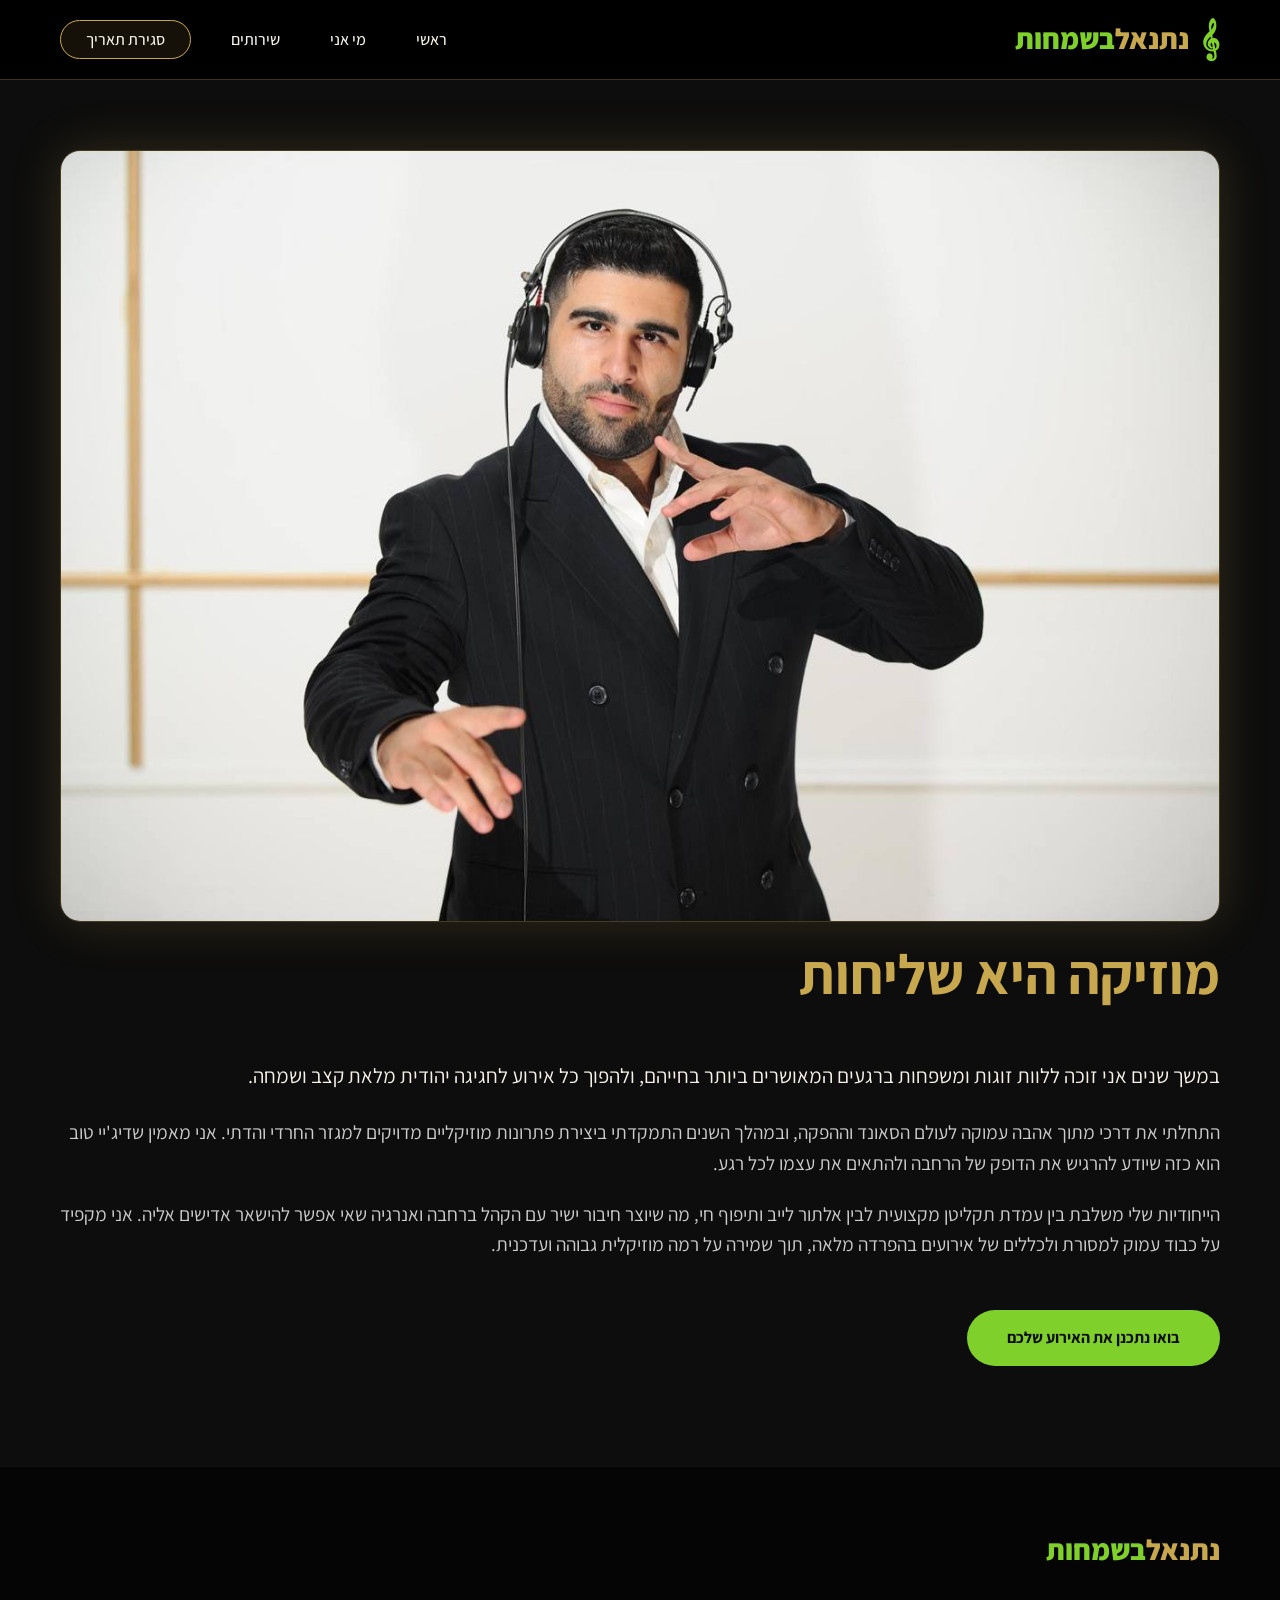
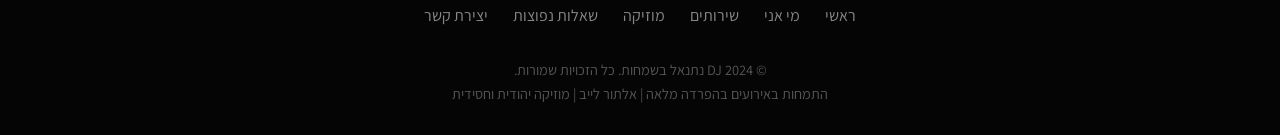
==== commit b9842328: "Refined UI: adjusted contact button spacing, fixed About page image alignment, updated section title" ====
--- a/about.html
+++ b/about.html
@@ -35,7 +35,7 @@
     <main class="page-content container" style="padding-top: 150px; padding-bottom: 100px;">
         <div class="about-grid">
             <div class="about-image">
-                <img src="assets/img/netanel-fun.jpg" alt="נתנאל הנסב - DJ נתנאל בשמחות" class="img-responsive">
+                <img src="assets/img/hero-portrait.jpg" alt="נתנאל הנסב - DJ נתנאל בשמחות" class="hero-portrait-img">
             </div>
             <div class="about-text">
                 <h1 class="section-title" style="text-align: right; margin-bottom: 40px; font-size: 3.5rem;">מוזיקה היא שליחות</h1>
--- a/css/style.css
+++ b/css/style.css
@@ -253,6 +253,11 @@
     border-color: var(--gold);
 }
 
+.gallery-item a {
+    display: block;
+    text-decoration: none;
+}
+
 /* Services Section (No Icons) */
 #services {
     padding: 100px 20px;
@@ -449,7 +454,7 @@
 
 .contact-box p {
     font-size: 1.5rem;
-    margin-bottom: 30px;
+    margin-bottom: 40px;
 }
 
 .contact-box strong {
@@ -568,11 +573,19 @@
     }
     .contact-box p {
         font-size: 1.1rem;
+        margin-bottom: 30px;
+    }
+    .cta-group {
+        display: flex;
+        flex-direction: column;
+        gap: 20px;
+        align-items: center;
     }
     .btn {
         width: 100%;
         max-width: 280px;
-        padding: 12px 20px;
+        padding: 14px 20px;
     }
     .btn-primary { margin-left: 0; }
-}
+    .footer-nav { gap: 15px; }
+}
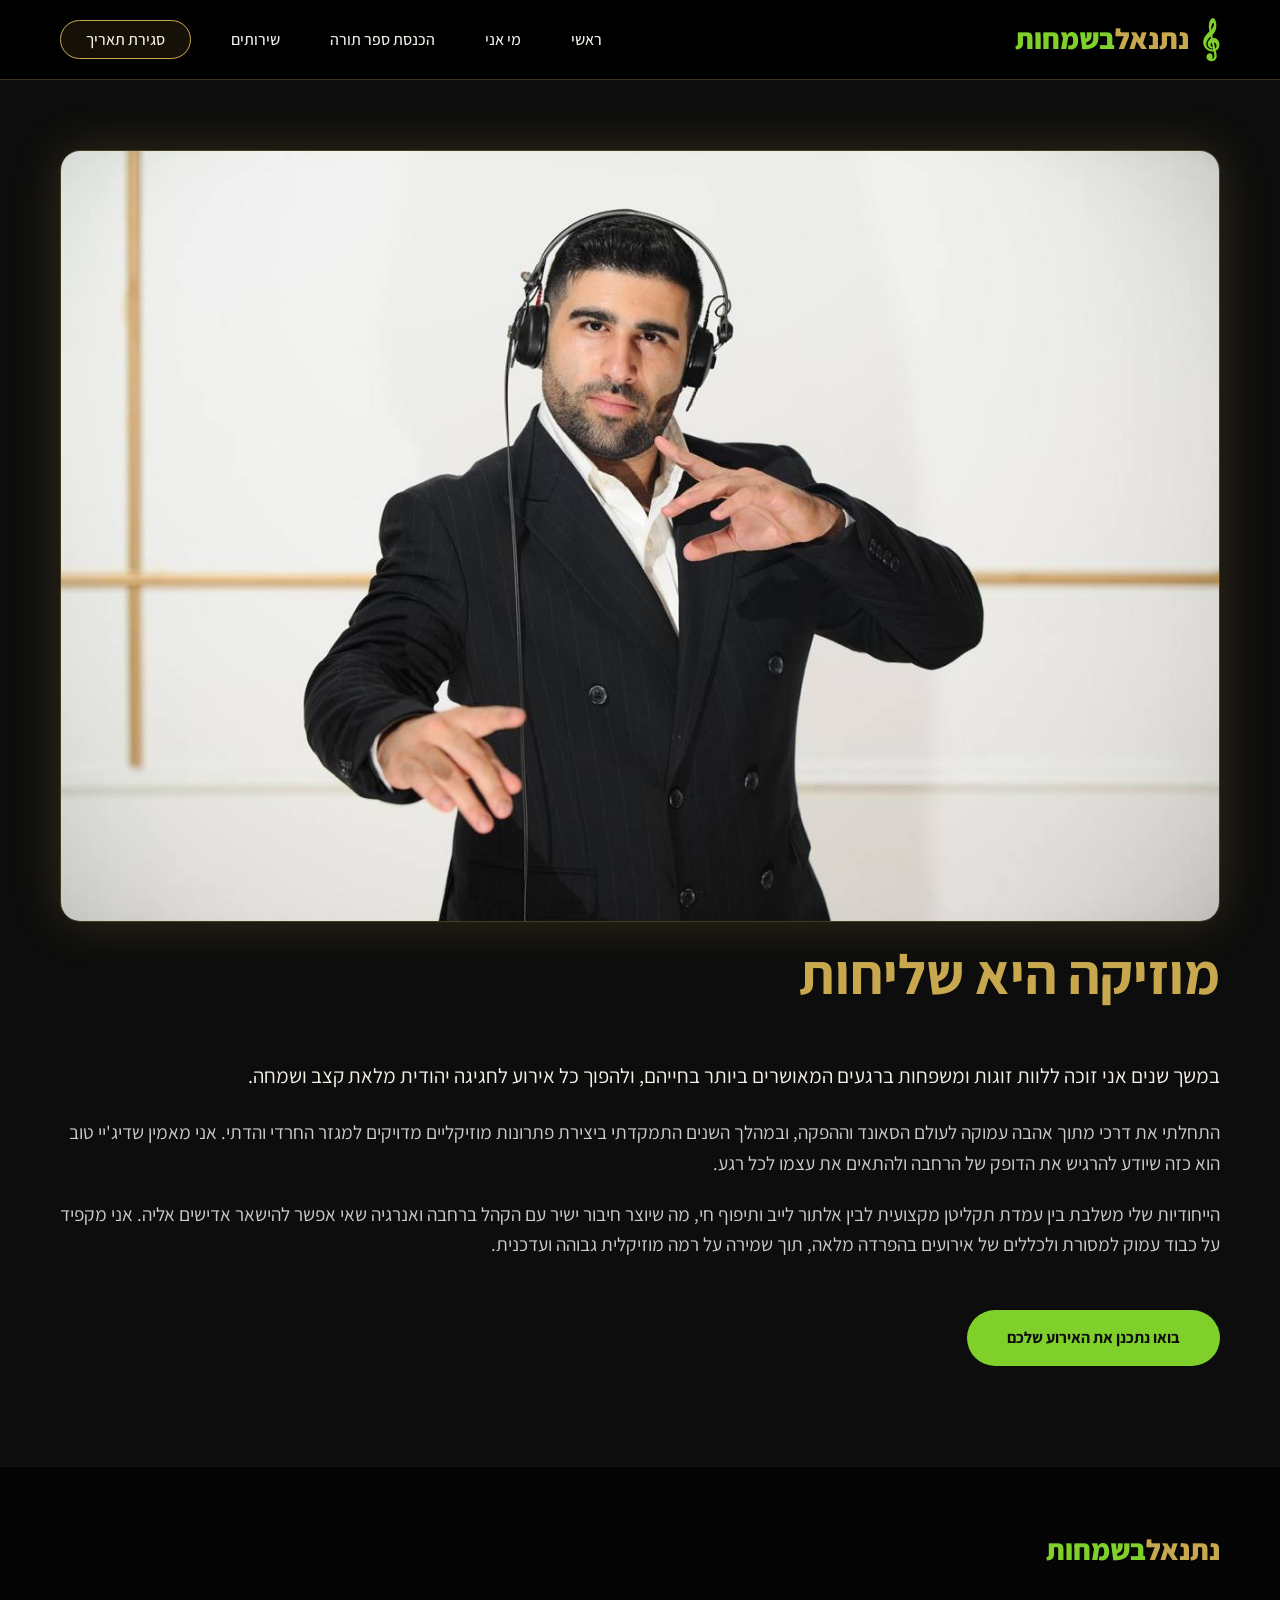
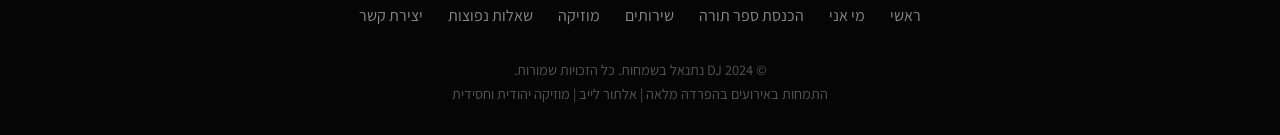
==== commit 7efe0c84: "Add Hachnasat Sefer Torah service page and update navigation" ====
--- a/about.html
+++ b/about.html
@@ -25,7 +25,8 @@
             </button>
             <ul class="nav-links">
                 <li><a href="index.html">ראשי</a></li>
-                <li><a href="about.html">מי אני</a></li>
+                <li><a href="about.html" class="active">מי אני</a></li>
+                <li><a href="torah.html">הכנסת ספר תורה</a></li>
                 <li><a href="index.html#services">שירותים</a></li>
                 <li><a href="index.html#contact" class="btn-nav">סגירת תאריך</a></li>
             </ul>
@@ -58,6 +59,7 @@
             <div class="footer-nav">
                 <a href="index.html">ראשי</a>
                 <a href="about.html">מי אני</a>
+                <a href="torah.html">הכנסת ספר תורה</a>
                 <a href="index.html#services">שירותים</a>
                 <a href="index.html#music">מוזיקה</a>
                 <a href="index.html#faq">שאלות נפוצות</a>
